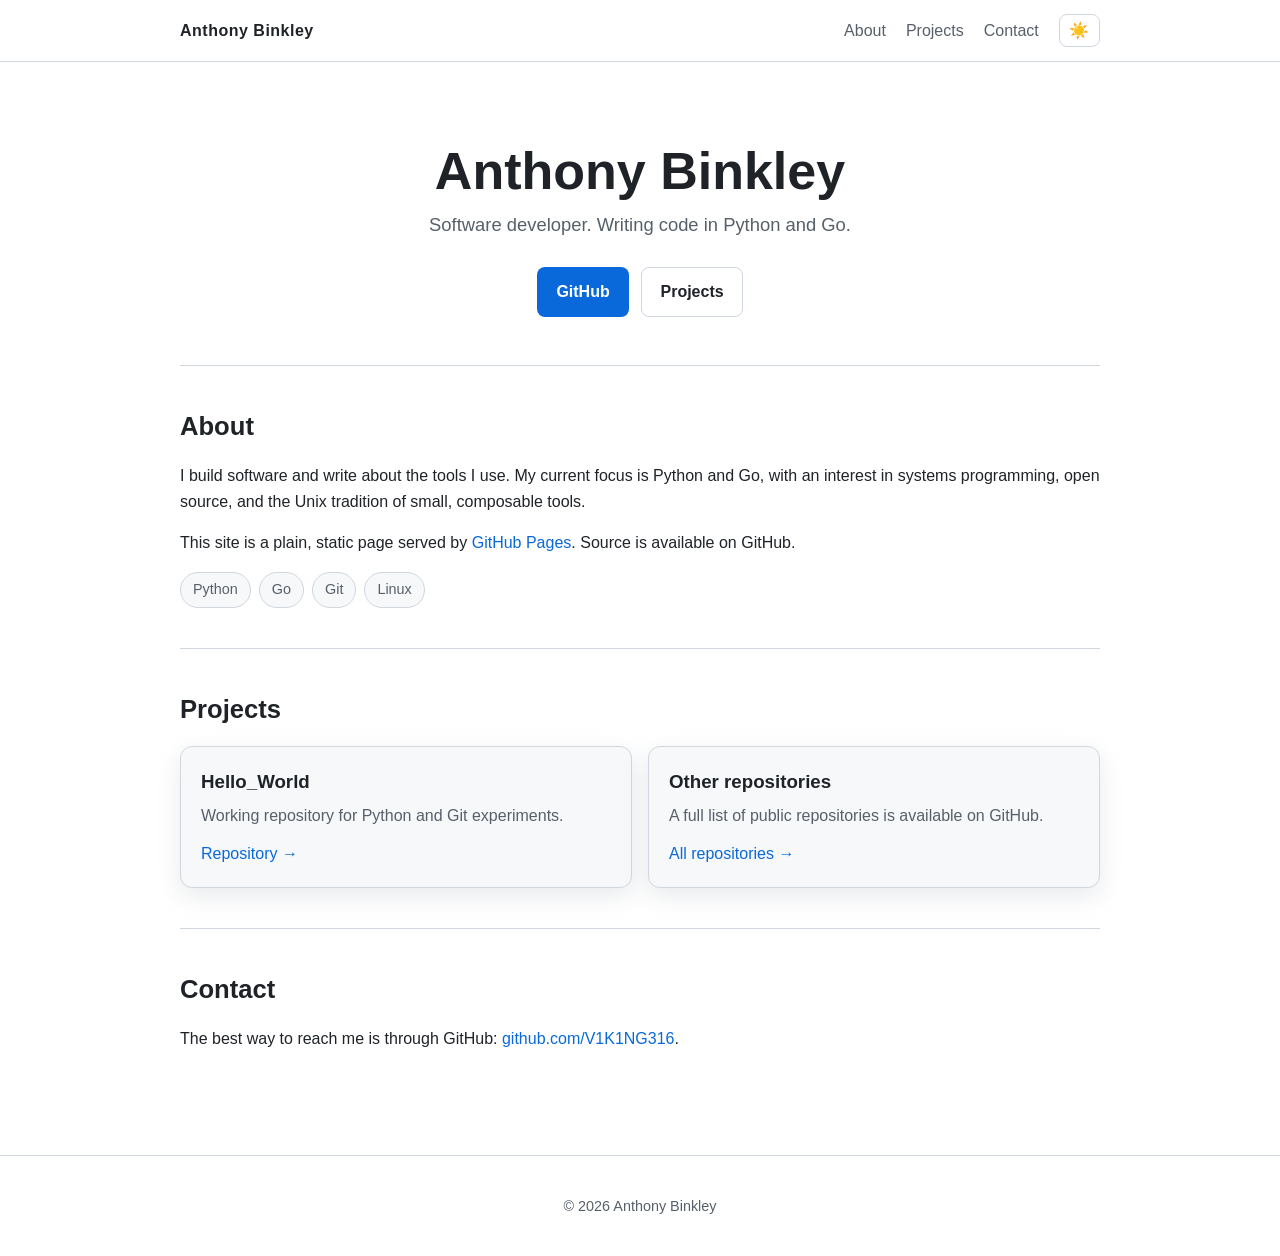
==== index.html @ 0a1cd7c5 "Initial commit" ====
<!DOCTYPE html>
<html lang="en">
<head>
  <meta charset="UTF-8" />
  <meta name="viewport" content="width=device-width, initial-scale=1.0" />
  <meta name="description" content="Anthony Binkley — personal site." />
  <meta name="theme-color" content="#0d1117" />
  <title>Anthony Binkley</title>
  <link rel="stylesheet" href="style.css" />
  <link rel="icon" href="data:image/svg+xml,%3Csvg xmlns='http://www.w3.org/2000/svg' viewBox='0 0 100 100'%3E%3Ctext y='.9em' font-size='90'%3E%E2%9A%94%EF%B8%8F%3C/text%3E%3C/svg%3E" />
</head>
<body>
  <header class="site-header">
    <nav class="nav" aria-label="Primary">
      <a href="#top" class="brand">Anthony Binkley</a>
      <ul class="nav-links">
        <li><a href="#about">About</a></li>
        <li><a href="#projects">Projects</a></li>
        <li><a href="#contact">Contact</a></li>
        <li>
          <button id="theme-toggle" class="theme-toggle" aria-label="Toggle color theme">🌙</button>
        </li>
      </ul>
    </nav>
  </header>

  <main id="top">
    <section class="hero">
      <div class="hero-inner">
        <h1>Anthony Binkley</h1>
        <p class="tagline">Software developer. Writing code in Python and Go.</p>
        <div class="cta-row">
          <a class="btn btn-primary" href="https://github.com/V1K1NG316" target="_blank" rel="noopener">GitHub</a>
          <a class="btn btn-ghost" href="#projects">Projects</a>
        </div>
      </div>
    </section>

    <section id="about" class="section">
      <h2>About</h2>
      <p>
        I build software and write about the tools I use. My current focus is
        Python and Go, with an interest in systems programming, open source,
        and the Unix tradition of small, composable tools.
      </p>
      <p>
        This site is a plain, static page served by
        <a href="https://docs.github.com/en/pages" target="_blank" rel="noopener">GitHub Pages</a>.
        Source is available on GitHub.
      </p>
      <ul class="chips">
        <li>Python</li>
        <li>Go</li>
        <li>Git</li>
        <li>Linux</li>
      </ul>
    </section>

    <section id="projects" class="section">
      <h2>Projects</h2>
      <div class="cards">
        <article class="card">
          <h3>Hello_World</h3>
          <p>Working repository for Python and Git experiments.</p>
          <a href="https://github.com/V1K1NG316/Hello_World" target="_blank" rel="noopener">Repository →</a>
        </article>
        <article class="card">
          <h3>Other repositories</h3>
          <p>A full list of public repositories is available on GitHub.</p>
          <a href="https://github.com/V1K1NG316?tab=repositories" target="_blank" rel="noopener">All repositories →</a>
        </article>
      </div>
    </section>

    <section id="contact" class="section">
      <h2>Contact</h2>
      <p>
        The best way to reach me is through GitHub:
        <a href="https://github.com/V1K1NG316" target="_blank" rel="noopener">github.com/V1K1NG316</a>.
      </p>
    </section>
  </main>

  <footer class="site-footer">
    <p>© <span id="year"></span> Anthony Binkley</p>
  </footer>

  <script src="script.js"></script>
</body>
</html>
---- style.css ----
/* ---------- Theme tokens ---------- */
:root {
  --bg: #0d1117;
  --bg-elev: #161b22;
  --border: #30363d;
  --text: #e6edf3;
  --muted: #8b949e;
  --accent: #58a6ff;
  --accent-2: #7ee787;
  --shadow: 0 8px 24px rgba(0, 0, 0, 0.35);
  --radius: 12px;
}

:root[data-theme="light"] {
  --bg: #ffffff;
  --bg-elev: #f6f8fa;
  --border: #d0d7de;
  --text: #1f2328;
  --muted: #57606a;
  --accent: #0969da;
  --accent-2: #1a7f37;
  --shadow: 0 8px 24px rgba(140, 149, 159, 0.2);
}

/* ---------- Base ---------- */
* { box-sizing: border-box; }

html { scroll-behavior: smooth; }

body {
  margin: 0;
  font-family: -apple-system, BlinkMacSystemFont, "Segoe UI", "Helvetica Neue",
               Arial, "Noto Sans", sans-serif;
  background: var(--bg);
  color: var(--text);
  line-height: 1.6;
  -webkit-font-smoothing: antialiased;
}

a { color: var(--accent); text-decoration: none; }
a:hover { text-decoration: underline; }

/* ---------- Header / Nav ---------- */
.site-header {
  position: sticky;
  top: 0;
  z-index: 10;
  backdrop-filter: saturate(180%) blur(10px);
  background: color-mix(in srgb, var(--bg) 80%, transparent);
  border-bottom: 1px solid var(--border);
}

.nav {
  max-width: 960px;
  margin: 0 auto;
  padding: 0.9rem 1.25rem;
  display: flex;
  align-items: center;
  justify-content: space-between;
}

.brand {
  font-weight: 700;
  letter-spacing: 0.5px;
  color: var(--text);
}

.nav-links {
  display: flex;
  gap: 1.25rem;
  list-style: none;
  margin: 0;
  padding: 0;
  align-items: center;
}

.nav-links a { color: var(--muted); }
.nav-links a:hover { color: var(--text); text-decoration: none; }

.theme-toggle {
  background: transparent;
  border: 1px solid var(--border);
  color: var(--text);
  padding: 0.35rem 0.6rem;
  border-radius: 8px;
  cursor: pointer;
  font-size: 1rem;
}
.theme-toggle:hover { background: var(--bg-elev); }

/* ---------- Layout ---------- */
main { max-width: 960px; margin: 0 auto; padding: 0 1.25rem; }

.hero {
  padding: 5rem 0 3rem;
  text-align: center;
}
.hero h1 {
  font-size: clamp(2rem, 4vw + 1rem, 3.25rem);
  margin: 0 0 0.5rem;
  line-height: 1.15;
}
.accent {
  background: linear-gradient(90deg, var(--accent), var(--accent-2));
  -webkit-background-clip: text;
  background-clip: text;
  color: transparent;
}
.tagline {
  color: var(--muted);
  font-size: 1.15rem;
  max-width: 42rem;
  margin: 0 auto 1.75rem;
}

.cta-row {
  display: flex;
  gap: 0.75rem;
  justify-content: center;
  flex-wrap: wrap;
}

.btn {
  display: inline-block;
  padding: 0.7rem 1.15rem;
  border-radius: 8px;
  font-weight: 600;
  border: 1px solid transparent;
  transition: transform 0.05s ease, background 0.15s ease, border-color 0.15s ease;
}
.btn:hover { text-decoration: none; transform: translateY(-1px); }
.btn-primary {
  background: var(--accent);
  color: #fff;
}
.btn-primary:hover { background: color-mix(in srgb, var(--accent) 85%, black); }
.btn-ghost {
  background: transparent;
  color: var(--text);
  border-color: var(--border);
}
.btn-ghost:hover { background: var(--bg-elev); }

/* ---------- Sections ---------- */
.section {
  padding: 2.5rem 0;
  border-top: 1px solid var(--border);
}
.section h2 {
  margin: 0 0 1rem;
  font-size: 1.6rem;
}

.chips {
  list-style: none;
  padding: 0;
  margin: 1rem 0 0;
  display: flex;
  flex-wrap: wrap;
  gap: 0.5rem;
}
.chips li {
  background: var(--bg-elev);
  border: 1px solid var(--border);
  padding: 0.35rem 0.75rem;
  border-radius: 999px;
  font-size: 0.9rem;
  color: var(--muted);
}

/* ---------- Cards ---------- */
.cards {
  display: grid;
  grid-template-columns: repeat(auto-fit, minmax(240px, 1fr));
  gap: 1rem;
  margin-top: 1rem;
}
.card {
  background: var(--bg-elev);
  border: 1px solid var(--border);
  border-radius: var(--radius);
  padding: 1.25rem;
  box-shadow: var(--shadow);
  transition: transform 0.15s ease, border-color 0.15s ease;
}
.card:hover {
  transform: translateY(-2px);
  border-color: var(--accent);
}
.card h3 { margin: 0 0 0.4rem; }
.card p { color: var(--muted); margin: 0 0 0.75rem; }

/* ---------- Footer ---------- */
.site-footer {
  border-top: 1px solid var(--border);
  margin-top: 3rem;
  padding: 1.5rem 1.25rem;
  text-align: center;
  color: var(--muted);
  font-size: 0.9rem;
}

/* ---------- Responsive tweaks ---------- */
@media (max-width: 520px) {
  .nav-links { gap: 0.75rem; }
  .nav-links a { font-size: 0.95rem; }
  .hero { padding: 3rem 0 2rem; }
}
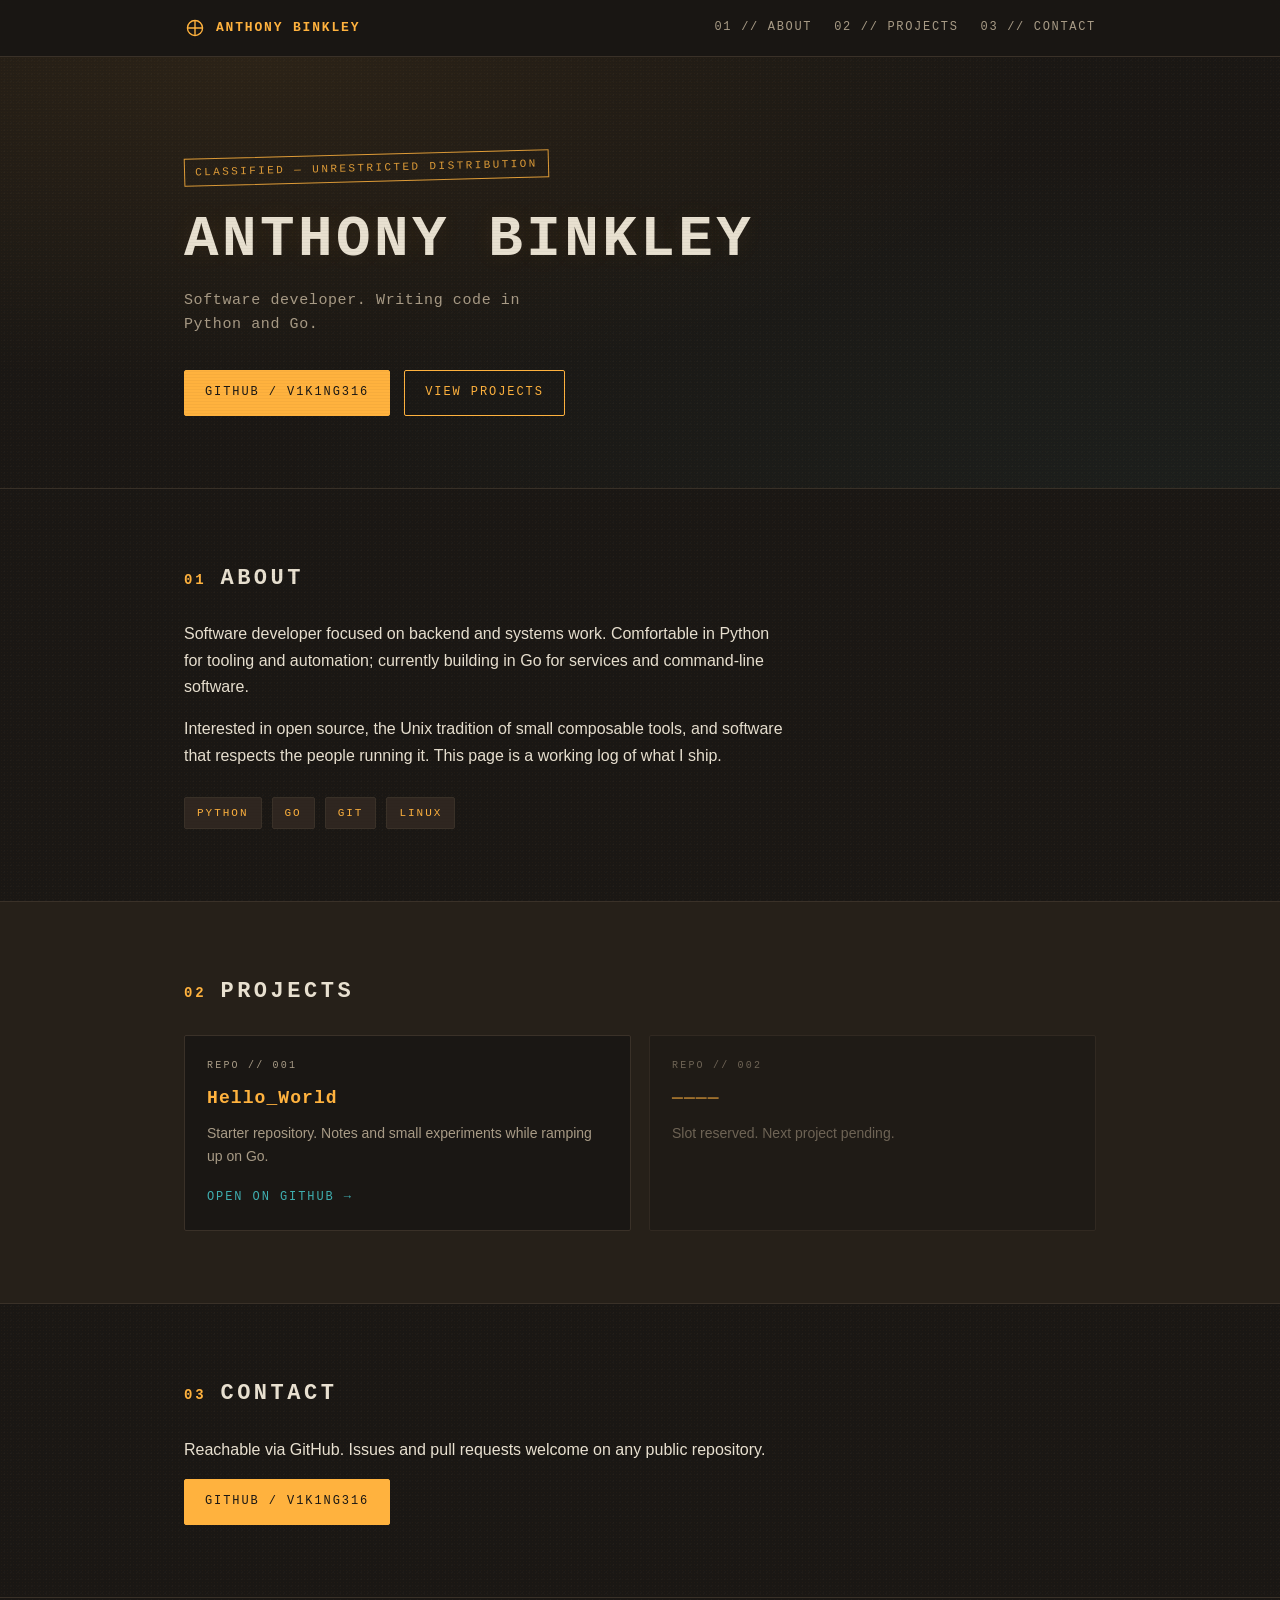
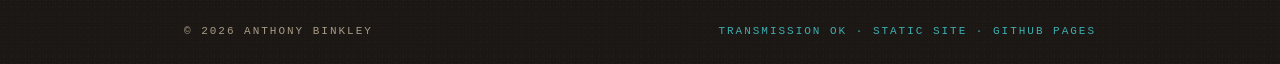
==== commit 17430836: "Theme update" ====
--- a/index.html
+++ b/index.html
@@ -3,86 +3,102 @@
 <head>
   <meta charset="UTF-8" />
   <meta name="viewport" content="width=device-width, initial-scale=1.0" />
-  <meta name="description" content="Anthony Binkley — personal site." />
-  <meta name="theme-color" content="#0d1117" />
-  <title>Anthony Binkley</title>
+  <title>Anthony Binkley // FIELD RECORD</title>
+  <meta name="description" content="Anthony Binkley — software developer. Python, Go, systems." />
+  <link rel="icon" type="image/svg+xml" href="data:image/svg+xml,%3Csvg xmlns='http://www.w3.org/2000/svg' viewBox='0 0 32 32'%3E%3Crect width='32' height='32' fill='%231A1714'/%3E%3Ccircle cx='16' cy='16' r='11' fill='none' stroke='%23FFB23E' stroke-width='2'/%3E%3Cpath d='M16 5v22M5 16h22' stroke='%23FFB23E' stroke-width='2'/%3E%3C/svg%3E" />
   <link rel="stylesheet" href="style.css" />
-  <link rel="icon" href="data:image/svg+xml,%3Csvg xmlns='http://www.w3.org/2000/svg' viewBox='0 0 100 100'%3E%3Ctext y='.9em' font-size='90'%3E%E2%9A%94%EF%B8%8F%3C/text%3E%3C/svg%3E" />
 </head>
 <body>
+
+  <div class="scanlines" aria-hidden="true"></div>
+
   <header class="site-header">
-    <nav class="nav" aria-label="Primary">
-      <a href="#top" class="brand">Anthony Binkley</a>
-      <ul class="nav-links">
-        <li><a href="#about">About</a></li>
-        <li><a href="#projects">Projects</a></li>
-        <li><a href="#contact">Contact</a></li>
-        <li>
-          <button id="theme-toggle" class="theme-toggle" aria-label="Toggle color theme">🌙</button>
-        </li>
-      </ul>
-    </nav>
+    <div class="container header-inner">
+      <a href="#" class="brand">
+        <svg class="brand-mark" viewBox="0 0 32 32" width="22" height="22" aria-hidden="true">
+          <circle cx="16" cy="16" r="11" fill="none" stroke="currentColor" stroke-width="2"/>
+          <path d="M16 5v22M5 16h22" stroke="currentColor" stroke-width="2"/>
+        </svg>
+        <span>ANTHONY&nbsp;BINKLEY</span>
+      </a>
+      <nav class="site-nav" aria-label="Primary">
+        <a href="#about">01 // ABOUT</a>
+        <a href="#projects">02 // PROJECTS</a>
+        <a href="#contact">03 // CONTACT</a>
+      </nav>
+    </div>
   </header>
 
-  <main id="top">
+  <main>
+
     <section class="hero">
-      <div class="hero-inner">
-        <h1>Anthony Binkley</h1>
+      <div class="container">
+        <div class="stamp">CLASSIFIED&nbsp;&mdash;&nbsp;UNRESTRICTED&nbsp;DISTRIBUTION</div>
+        <h1>ANTHONY&nbsp;BINKLEY</h1>
         <p class="tagline">Software developer. Writing code in Python and Go.</p>
-        <div class="cta-row">
-          <a class="btn btn-primary" href="https://github.com/V1K1NG316" target="_blank" rel="noopener">GitHub</a>
-          <a class="btn btn-ghost" href="#projects">Projects</a>
+        <div class="hero-actions">
+          <a class="btn btn-primary" href="https://github.com/V1K1NG316" target="_blank" rel="noopener">GITHUB&nbsp;/&nbsp;V1K1NG316</a>
+          <a class="btn btn-ghost" href="#projects">VIEW&nbsp;PROJECTS</a>
         </div>
       </div>
     </section>
 
     <section id="about" class="section">
-      <h2>About</h2>
-      <p>
-        I build software and write about the tools I use. My current focus is
-        Python and Go, with an interest in systems programming, open source,
-        and the Unix tradition of small, composable tools.
-      </p>
-      <p>
-        This site is a plain, static page served by
-        <a href="https://docs.github.com/en/pages" target="_blank" rel="noopener">GitHub Pages</a>.
-        Source is available on GitHub.
-      </p>
-      <ul class="chips">
-        <li>Python</li>
-        <li>Go</li>
-        <li>Git</li>
-        <li>Linux</li>
-      </ul>
+      <div class="container">
+        <h2><span class="section-num">01</span> ABOUT</h2>
+        <p>
+          Software developer focused on backend and systems work. Comfortable in Python for
+          tooling and automation; currently building in Go for services and command-line
+          software.
+        </p>
+        <p>
+          Interested in open source, the Unix tradition of small composable tools, and
+          software that respects the people running it. This page is a working log of
+          what I ship.
+        </p>
+        <ul class="chips" aria-label="Areas of work">
+          <li>PYTHON</li>
+          <li>GO</li>
+          <li>GIT</li>
+          <li>LINUX</li>
+        </ul>
+      </div>
     </section>
 
-    <section id="projects" class="section">
-      <h2>Projects</h2>
-      <div class="cards">
-        <article class="card">
-          <h3>Hello_World</h3>
-          <p>Working repository for Python and Git experiments.</p>
-          <a href="https://github.com/V1K1NG316/Hello_World" target="_blank" rel="noopener">Repository →</a>
-        </article>
-        <article class="card">
-          <h3>Other repositories</h3>
-          <p>A full list of public repositories is available on GitHub.</p>
-          <a href="https://github.com/V1K1NG316?tab=repositories" target="_blank" rel="noopener">All repositories →</a>
-        </article>
+    <section id="projects" class="section section-alt">
+      <div class="container">
+        <h2><span class="section-num">02</span> PROJECTS</h2>
+        <div class="cards">
+          <article class="card">
+            <div class="card-tag">REPO&nbsp;//&nbsp;001</div>
+            <h3>Hello_World</h3>
+            <p>Starter repository. Notes and small experiments while ramping up on Go.</p>
+            <a class="card-link" href="https://github.com/V1K1NG316" target="_blank" rel="noopener">OPEN&nbsp;ON&nbsp;GITHUB&nbsp;&rarr;</a>
+          </article>
+          <article class="card card-empty">
+            <div class="card-tag">REPO&nbsp;//&nbsp;002</div>
+            <h3>&mdash;&mdash;&mdash;&mdash;</h3>
+            <p>Slot reserved. Next project pending.</p>
+          </article>
+        </div>
       </div>
     </section>
 
     <section id="contact" class="section">
-      <h2>Contact</h2>
-      <p>
-        The best way to reach me is through GitHub:
-        <a href="https://github.com/V1K1NG316" target="_blank" rel="noopener">github.com/V1K1NG316</a>.
-      </p>
+      <div class="container">
+        <h2><span class="section-num">03</span> CONTACT</h2>
+        <p>Reachable via GitHub. Issues and pull requests welcome on any public repository.</p>
+        <a class="btn btn-primary" href="https://github.com/V1K1NG316" target="_blank" rel="noopener">GITHUB&nbsp;/&nbsp;V1K1NG316</a>
+      </div>
     </section>
+
   </main>
 
   <footer class="site-footer">
-    <p>© <span id="year"></span> Anthony Binkley</p>
+    <div class="container footer-inner">
+      <span>&copy; <span id="year"></span> ANTHONY&nbsp;BINKLEY</span>
+      <span class="footer-meta">TRANSMISSION&nbsp;OK&nbsp;&middot;&nbsp;STATIC&nbsp;SITE&nbsp;&middot;&nbsp;GITHUB&nbsp;PAGES</span>
+    </div>
   </footer>
 
   <script src="script.js"></script>
--- a/style.css
+++ b/style.css
@@ -1,208 +1,352 @@
-/* ---------- Theme tokens ---------- */
+/* =========================================================
+   OP-FOR / FIELD-RECORD THEME
+   Palette pulled from workspace opfor themes:
+     bg          #1A1714   weathered dark brown
+     surface     #262019   panel / card
+     surface-2   #2F2620   raised
+     border      #3A3128   hairline
+     text        #E8E0D0   faded cream
+     muted       #A89B86   dust
+     accent      #FFB23E   worn copper / amber
+     accent-2    #3FAEB0   faded teal
+     danger      #C1440E   rust red
+   ========================================================= */
+
 :root {
-  --bg: #0d1117;
-  --bg-elev: #161b22;
-  --border: #30363d;
-  --text: #e6edf3;
-  --muted: #8b949e;
-  --accent: #58a6ff;
-  --accent-2: #7ee787;
-  --shadow: 0 8px 24px rgba(0, 0, 0, 0.35);
-  --radius: 12px;
-}
-
-:root[data-theme="light"] {
-  --bg: #ffffff;
-  --bg-elev: #f6f8fa;
-  --border: #d0d7de;
-  --text: #1f2328;
-  --muted: #57606a;
-  --accent: #0969da;
-  --accent-2: #1a7f37;
-  --shadow: 0 8px 24px rgba(140, 149, 159, 0.2);
-}
-
-/* ---------- Base ---------- */
+  --bg:         #1A1714;
+  --surface:    #262019;
+  --surface-2:  #2F2620;
+  --border:     #3A3128;
+  --text:       #E8E0D0;
+  --muted:      #A89B86;
+  --accent:     #FFB23E;
+  --accent-2:   #3FAEB0;
+  --danger:     #C1440E;
+
+  --font-mono: "IBM Plex Mono", "JetBrains Mono", ui-monospace, SFMono-Regular, Menlo, Consolas, monospace;
+  --font-sans: "IBM Plex Sans", -apple-system, BlinkMacSystemFont, "Segoe UI", Roboto, sans-serif;
+
+  --radius: 2px;
+  --container: 960px;
+}
+
 * { box-sizing: border-box; }
 
-html { scroll-behavior: smooth; }
-
-body {
+html, body {
   margin: 0;
-  font-family: -apple-system, BlinkMacSystemFont, "Segoe UI", "Helvetica Neue",
-               Arial, "Noto Sans", sans-serif;
+  padding: 0;
   background: var(--bg);
   color: var(--text);
-  line-height: 1.6;
+  font-family: var(--font-sans);
+  font-size: 16px;
+  line-height: 1.65;
   -webkit-font-smoothing: antialiased;
 }
 
-a { color: var(--accent); text-decoration: none; }
-a:hover { text-decoration: underline; }
-
-/* ---------- Header / Nav ---------- */
+body {
+  /* subtle grain */
+  background-image:
+    radial-gradient(rgba(255,178,62,0.03) 1px, transparent 1px),
+    radial-gradient(rgba(255,255,255,0.015) 1px, transparent 1px);
+  background-size: 3px 3px, 7px 7px;
+  background-position: 0 0, 1px 1px;
+}
+
+/* scanline overlay */
+.scanlines {
+  position: fixed;
+  inset: 0;
+  pointer-events: none;
+  z-index: 1;
+  background: repeating-linear-gradient(
+    to bottom,
+    rgba(0,0,0,0)     0px,
+    rgba(0,0,0,0)     2px,
+    rgba(0,0,0,0.06)  3px
+  );
+  mix-blend-mode: multiply;
+}
+
+.container {
+  max-width: var(--container);
+  margin: 0 auto;
+  padding: 0 24px;
+}
+
+/* ---------- HEADER ---------- */
 .site-header {
   position: sticky;
   top: 0;
   z-index: 10;
-  backdrop-filter: saturate(180%) blur(10px);
-  background: color-mix(in srgb, var(--bg) 80%, transparent);
+  background: rgba(26,23,20,0.92);
+  backdrop-filter: blur(6px);
   border-bottom: 1px solid var(--border);
 }
-
-.nav {
-  max-width: 960px;
-  margin: 0 auto;
-  padding: 0.9rem 1.25rem;
+.header-inner {
   display: flex;
   align-items: center;
   justify-content: space-between;
-}
-
+  height: 56px;
+}
 .brand {
+  display: inline-flex;
+  align-items: center;
+  gap: 10px;
+  color: var(--accent);
+  text-decoration: none;
+  font-family: var(--font-mono);
   font-weight: 700;
-  letter-spacing: 0.5px;
+  letter-spacing: 0.14em;
+  font-size: 13px;
+}
+.brand-mark { color: var(--accent); }
+
+.site-nav {
+  display: flex;
+  gap: 22px;
+}
+.site-nav a {
+  color: var(--muted);
+  text-decoration: none;
+  font-family: var(--font-mono);
+  font-size: 12px;
+  letter-spacing: 0.14em;
+  padding: 6px 0;
+  border-bottom: 1px solid transparent;
+  transition: color 0.15s, border-color 0.15s;
+}
+.site-nav a:hover {
+  color: var(--accent);
+  border-bottom-color: var(--accent);
+}
+
+/* ---------- HERO ---------- */
+.hero {
+  padding: 96px 0 72px;
+  border-bottom: 1px solid var(--border);
+  position: relative;
+}
+.hero::before {
+  content: "";
+  position: absolute;
+  inset: 0;
+  background:
+    radial-gradient(ellipse at 20% 0%, rgba(255,178,62,0.08), transparent 55%),
+    radial-gradient(ellipse at 90% 100%, rgba(63,174,176,0.05), transparent 55%);
+  pointer-events: none;
+}
+.hero > .container { position: relative; }
+
+.stamp {
+  display: inline-block;
+  font-family: var(--font-mono);
+  font-size: 11px;
+  letter-spacing: 0.22em;
+  color: var(--accent);
+  border: 1px solid var(--accent);
+  padding: 4px 10px;
+  margin-bottom: 28px;
+  transform: rotate(-1.5deg);
+  opacity: 0.85;
+}
+
+.hero h1 {
+  font-family: var(--font-mono);
+  font-size: clamp(2.2rem, 5.5vw, 3.6rem);
+  letter-spacing: 0.06em;
+  line-height: 1.05;
+  margin: 0 0 18px;
   color: var(--text);
-}
-
-.nav-links {
-  display: flex;
-  gap: 1.25rem;
-  list-style: none;
-  margin: 0;
-  padding: 0;
-  align-items: center;
-}
-
-.nav-links a { color: var(--muted); }
-.nav-links a:hover { color: var(--text); text-decoration: none; }
-
-.theme-toggle {
-  background: transparent;
-  border: 1px solid var(--border);
-  color: var(--text);
-  padding: 0.35rem 0.6rem;
-  border-radius: 8px;
-  cursor: pointer;
-  font-size: 1rem;
-}
-.theme-toggle:hover { background: var(--bg-elev); }
-
-/* ---------- Layout ---------- */
-main { max-width: 960px; margin: 0 auto; padding: 0 1.25rem; }
-
-.hero {
-  padding: 5rem 0 3rem;
-  text-align: center;
-}
-.hero h1 {
-  font-size: clamp(2rem, 4vw + 1rem, 3.25rem);
-  margin: 0 0 0.5rem;
-  line-height: 1.15;
-}
-.accent {
-  background: linear-gradient(90deg, var(--accent), var(--accent-2));
-  -webkit-background-clip: text;
-  background-clip: text;
-  color: transparent;
-}
+  text-shadow: 0 0 24px rgba(255,178,62,0.08);
+}
+
 .tagline {
-  color: var(--muted);
-  font-size: 1.15rem;
-  max-width: 42rem;
-  margin: 0 auto 1.75rem;
-}
-
-.cta-row {
-  display: flex;
-  gap: 0.75rem;
-  justify-content: center;
+  font-family: var(--font-mono);
+  color: var(--muted);
+  font-size: 15px;
+  letter-spacing: 0.04em;
+  margin: 0 0 32px;
+  max-width: 44ch;
+}
+
+.hero-actions {
+  display: flex;
+  gap: 14px;
   flex-wrap: wrap;
 }
 
+/* ---------- BUTTONS ---------- */
 .btn {
   display: inline-block;
-  padding: 0.7rem 1.15rem;
-  border-radius: 8px;
-  font-weight: 600;
-  border: 1px solid transparent;
-  transition: transform 0.05s ease, background 0.15s ease, border-color 0.15s ease;
-}
-.btn:hover { text-decoration: none; transform: translateY(-1px); }
+  font-family: var(--font-mono);
+  font-size: 12px;
+  letter-spacing: 0.16em;
+  padding: 12px 20px;
+  text-decoration: none;
+  border: 1px solid var(--accent);
+  border-radius: var(--radius);
+  transition: background 0.15s, color 0.15s, transform 0.05s;
+}
+.btn:active { transform: translateY(1px); }
 .btn-primary {
   background: var(--accent);
-  color: #fff;
-}
-.btn-primary:hover { background: color-mix(in srgb, var(--accent) 85%, black); }
+  color: #1A1714;
+}
+.btn-primary:hover { background: #FFC466; }
 .btn-ghost {
   background: transparent;
+  color: var(--accent);
+}
+.btn-ghost:hover {
+  background: rgba(255,178,62,0.1);
+}
+
+/* ---------- SECTIONS ---------- */
+.section {
+  padding: 72px 0;
+  border-bottom: 1px solid var(--border);
+}
+.section-alt {
+  background: var(--surface);
+}
+.section h2 {
+  font-family: var(--font-mono);
+  font-size: 22px;
+  letter-spacing: 0.16em;
+  margin: 0 0 24px;
   color: var(--text);
-  border-color: var(--border);
-}
-.btn-ghost:hover { background: var(--bg-elev); }
-
-/* ---------- Sections ---------- */
-.section {
-  padding: 2.5rem 0;
-  border-top: 1px solid var(--border);
-}
-.section h2 {
-  margin: 0 0 1rem;
-  font-size: 1.6rem;
-}
-
+  display: flex;
+  align-items: baseline;
+  gap: 14px;
+}
+.section-num {
+  color: var(--accent);
+  font-size: 14px;
+  letter-spacing: 0.2em;
+}
+.section p {
+  max-width: 68ch;
+  color: var(--text);
+}
+.section p + p { margin-top: 14px; }
+
+/* ---------- CHIPS ---------- */
 .chips {
   list-style: none;
   padding: 0;
-  margin: 1rem 0 0;
+  margin: 28px 0 0;
   display: flex;
   flex-wrap: wrap;
-  gap: 0.5rem;
+  gap: 10px;
 }
 .chips li {
-  background: var(--bg-elev);
+  font-family: var(--font-mono);
+  font-size: 11px;
+  letter-spacing: 0.18em;
+  color: var(--accent);
   border: 1px solid var(--border);
-  padding: 0.35rem 0.75rem;
-  border-radius: 999px;
-  font-size: 0.9rem;
-  color: var(--muted);
-}
-
-/* ---------- Cards ---------- */
+  background: var(--surface-2);
+  padding: 6px 12px;
+  border-radius: var(--radius);
+}
+
+/* ---------- CARDS ---------- */
 .cards {
   display: grid;
-  grid-template-columns: repeat(auto-fit, minmax(240px, 1fr));
-  gap: 1rem;
-  margin-top: 1rem;
+  grid-template-columns: repeat(auto-fit, minmax(260px, 1fr));
+  gap: 18px;
+  margin-top: 8px;
 }
 .card {
-  background: var(--bg-elev);
+  background: var(--bg);
   border: 1px solid var(--border);
   border-radius: var(--radius);
-  padding: 1.25rem;
-  box-shadow: var(--shadow);
-  transition: transform 0.15s ease, border-color 0.15s ease;
+  padding: 22px;
+  position: relative;
+  transition: border-color 0.15s, transform 0.15s;
 }
 .card:hover {
+  border-color: var(--accent);
   transform: translateY(-2px);
-  border-color: var(--accent);
-}
-.card h3 { margin: 0 0 0.4rem; }
-.card p { color: var(--muted); margin: 0 0 0.75rem; }
-
-/* ---------- Footer ---------- */
+}
+.card-tag {
+  font-family: var(--font-mono);
+  font-size: 10px;
+  letter-spacing: 0.22em;
+  color: var(--muted);
+  margin-bottom: 10px;
+}
+.card h3 {
+  font-family: var(--font-mono);
+  font-size: 18px;
+  letter-spacing: 0.06em;
+  margin: 0 0 8px;
+  color: var(--accent);
+}
+.card p {
+  color: var(--muted);
+  font-size: 14px;
+  margin: 0 0 14px;
+}
+.card-link {
+  font-family: var(--font-mono);
+  font-size: 12px;
+  letter-spacing: 0.16em;
+  color: var(--accent-2);
+  text-decoration: none;
+  border-bottom: 1px solid transparent;
+}
+.card-link:hover {
+  border-bottom-color: var(--accent-2);
+}
+.card-empty { opacity: 0.55; }
+.card-empty:hover { border-color: var(--border); transform: none; }
+
+/* ---------- FOOTER ---------- */
 .site-footer {
-  border-top: 1px solid var(--border);
-  margin-top: 3rem;
-  padding: 1.5rem 1.25rem;
+  padding: 24px 0;
+  color: var(--muted);
+  font-family: var(--font-mono);
+  font-size: 11px;
+  letter-spacing: 0.18em;
+}
+.footer-inner {
+  display: flex;
+  justify-content: space-between;
+  align-items: center;
+  gap: 16px;
+  flex-wrap: wrap;
+}
+.footer-meta { color: var(--accent-2); }
+
+/* ---------- 404 ---------- */
+.notfound {
+  min-height: 70vh;
+  display: flex;
+  align-items: center;
+  justify-content: center;
   text-align: center;
-  color: var(--muted);
-  font-size: 0.9rem;
-}
-
-/* ---------- Responsive tweaks ---------- */
-@media (max-width: 520px) {
-  .nav-links { gap: 0.75rem; }
-  .nav-links a { font-size: 0.95rem; }
-  .hero { padding: 3rem 0 2rem; }
-}
+  padding: 40px 24px;
+}
+.notfound .code {
+  font-family: var(--font-mono);
+  font-size: clamp(4rem, 12vw, 8rem);
+  color: var(--accent);
+  letter-spacing: 0.1em;
+  margin: 0;
+  line-height: 1;
+}
+.notfound h1 {
+  font-family: var(--font-mono);
+  letter-spacing: 0.16em;
+  margin: 12px 0 6px;
+}
+.notfound p { color: var(--muted); }
+
+/* ---------- RESPONSIVE ---------- */
+@media (max-width: 620px) {
+  .site-nav { gap: 14px; }
+  .site-nav a { font-size: 11px; }
+  .hero { padding: 72px 0 56px; }
+  .section { padding: 56px 0; }
+}
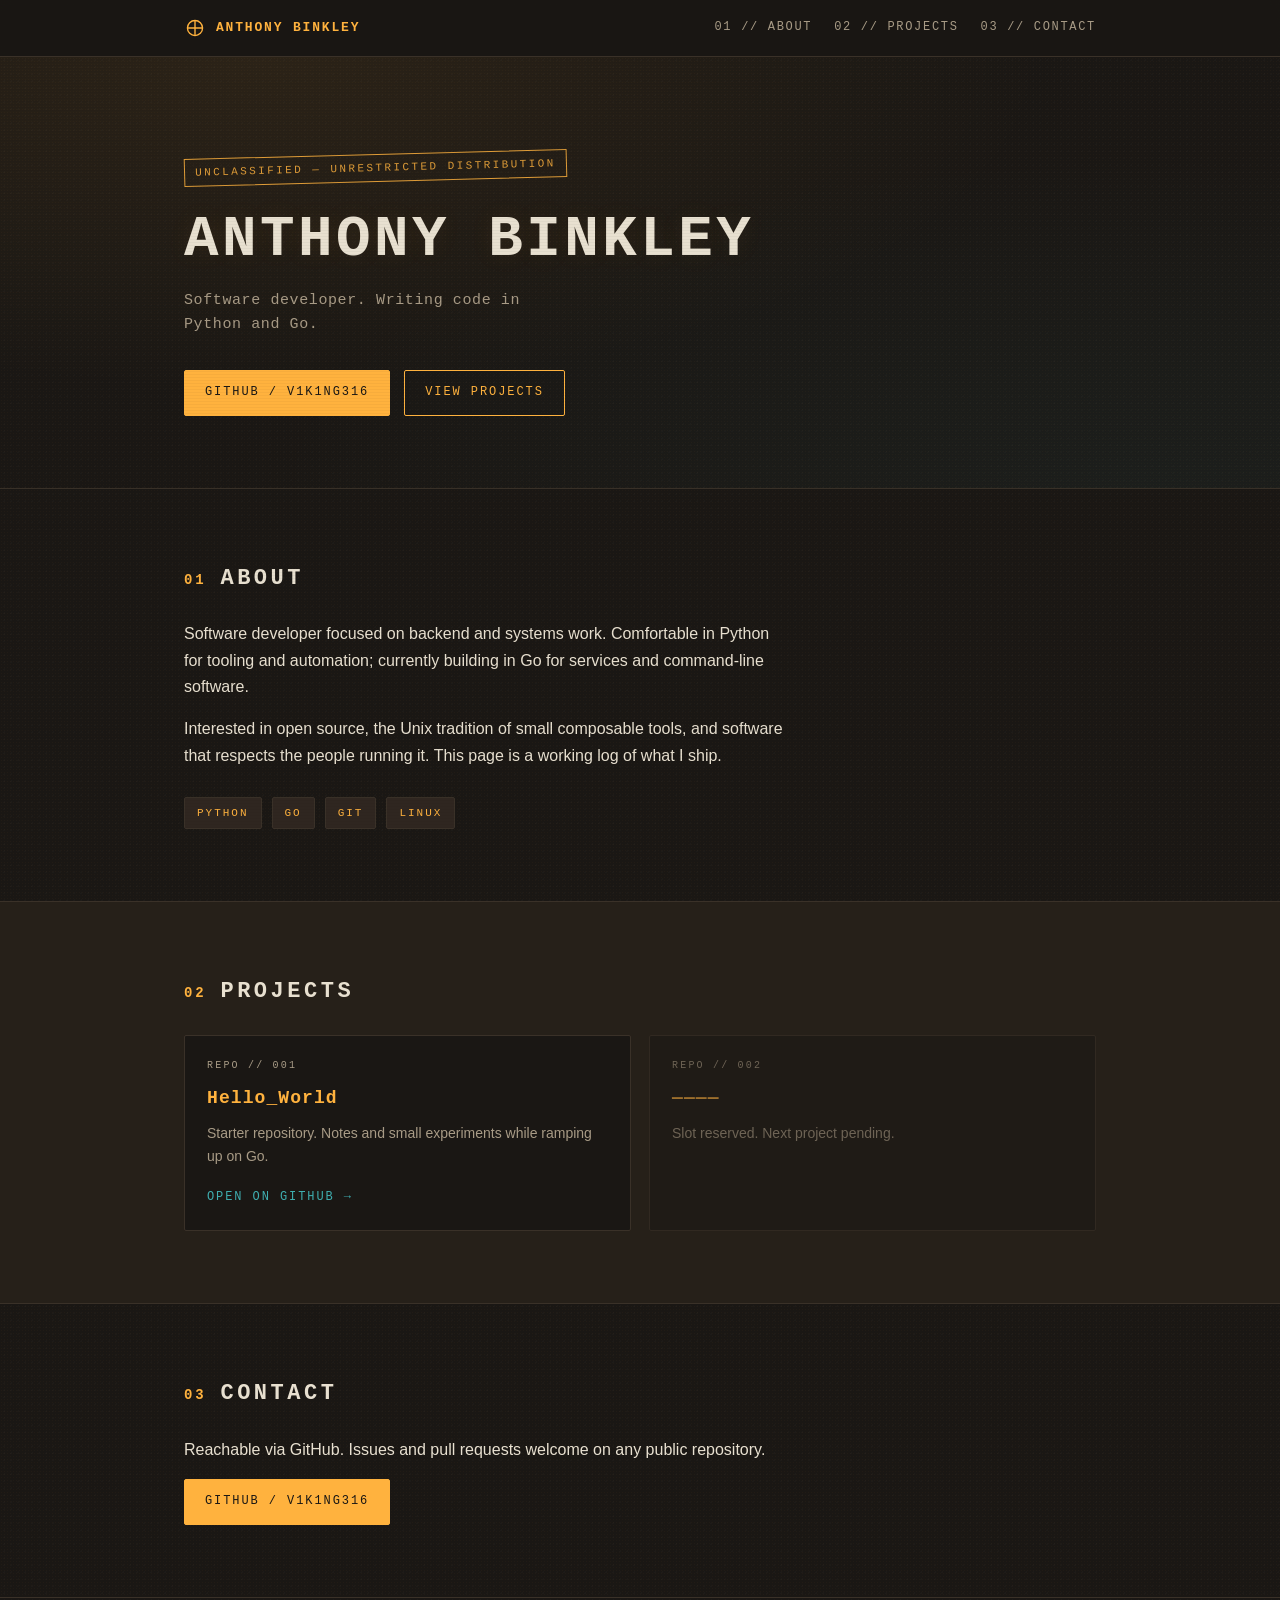
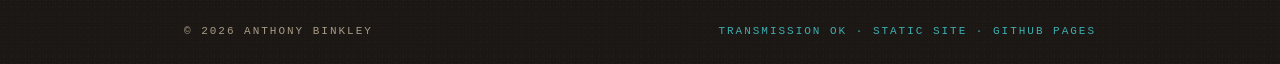
==== commit adcf004a: "Theme update" ====
--- a/index.html
+++ b/index.html
@@ -33,7 +33,7 @@
 
     <section class="hero">
       <div class="container">
-        <div class="stamp">CLASSIFIED&nbsp;&mdash;&nbsp;UNRESTRICTED&nbsp;DISTRIBUTION</div>
+        <div class="stamp">UNCLASSIFIED&nbsp;&mdash;&nbsp;UNRESTRICTED&nbsp;DISTRIBUTION</div>
         <h1>ANTHONY&nbsp;BINKLEY</h1>
         <p class="tagline">Software developer. Writing code in Python and Go.</p>
         <div class="hero-actions">
